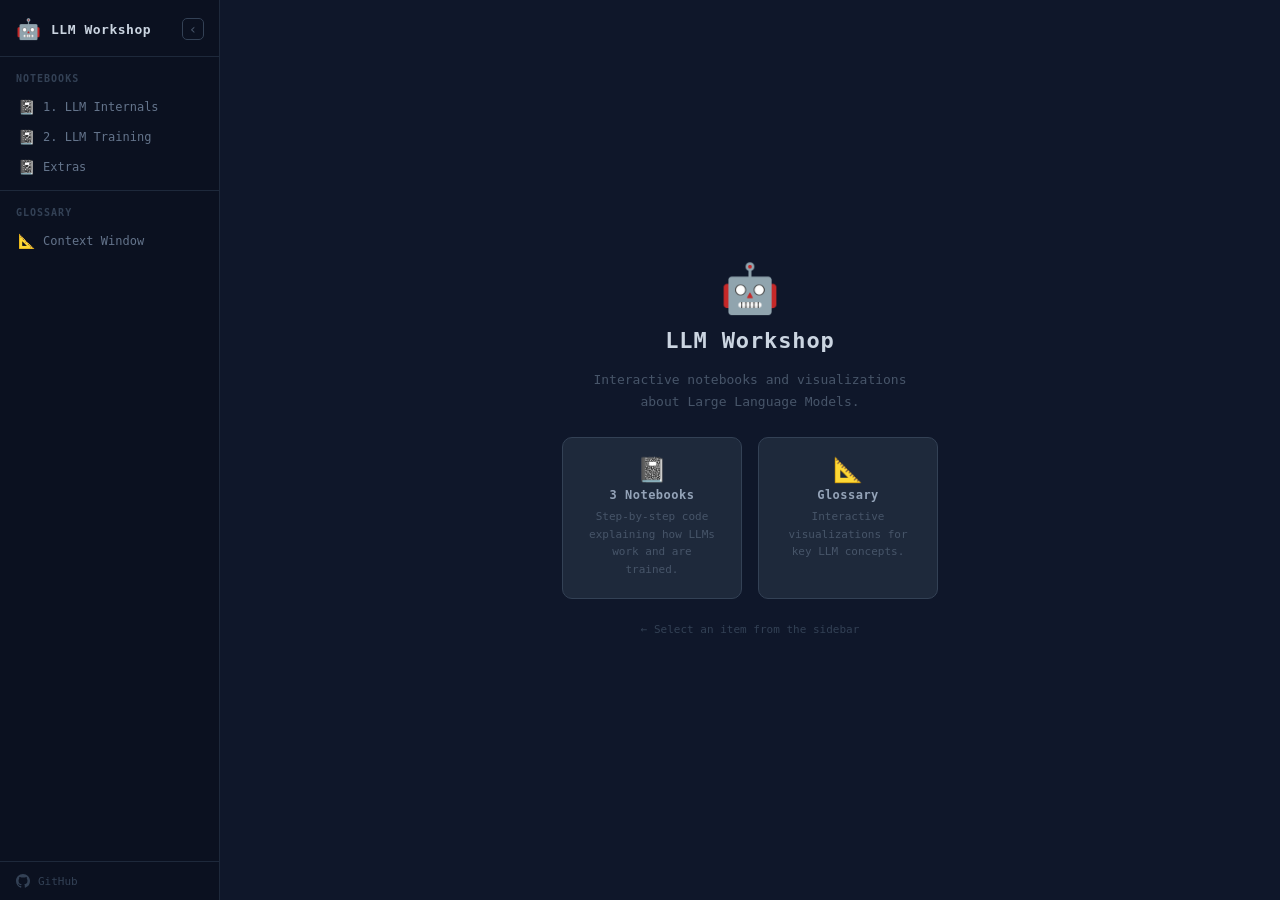
==== index.html @ eed858f7 "Add main webpage" ====
<!DOCTYPE html>
<html lang="en">
<head>
  <meta charset="UTF-8" />
  <meta name="viewport" content="width=device-width, initial-scale=1.0" />
  <title>LLM Workshop</title>
  <link rel="stylesheet" href="style.css" />
</head>
<body>

  <nav class="sidebar">
    <div class="sidebar-header">
      <span class="sidebar-icon">🤖</span>
      <span class="sidebar-title">LLM Workshop</span>
      <button class="sidebar-toggle" id="sidebarToggle" onclick="toggleSidebar()" title="Toggle sidebar">‹</button>
    </div>

    <div class="nav-section">
      <div class="nav-section-label">Notebooks</div>
      <a class="nav-item" href="#" data-src="notebooks/1-llm_internals.html" onclick="loadContent(this)">
        <span class="nav-item-icon">📓</span>
        <span>1. LLM Internals</span>
      </a>
      <a class="nav-item" href="#" data-src="notebooks/2-llm_training.html" onclick="loadContent(this)">
        <span class="nav-item-icon">📓</span>
        <span>2. LLM Training</span>
      </a>
      <a class="nav-item" href="#" data-src="notebooks/EX-llm_extras.html" onclick="loadContent(this)">
        <span class="nav-item-icon">📓</span>
        <span>Extras</span>
      </a>
    </div>

    <div class="nav-section">
      <div class="nav-section-label">Glossary</div>
      <a class="nav-item" href="#" data-src="glossary/context_window/index.html" onclick="loadContent(this)">
        <span class="nav-item-icon">📐</span>
        <span>Context Window</span>
      </a>
    </div>

    <div class="sidebar-footer">
      <a class="sidebar-footer-link" href="https://github.com/mkmenta/llm-workshop" target="_blank" rel="noopener">
        <svg class="gh-icon" viewBox="0 0 16 16" fill="currentColor" aria-hidden="true">
          <path d="M8 0C3.58 0 0 3.58 0 8c0 3.54 2.29 6.53 5.47 7.59.4.07.55-.17.55-.38
            0-.19-.01-.82-.01-1.49-2.01.37-2.53-.49-2.69-.94-.09-.23-.48-.94-.82-1.13
            -.28-.15-.68-.52-.01-.53.63-.01 1.08.58 1.23.82.72 1.21 1.87.87 2.33.66
            .07-.52.28-.87.51-1.07-1.78-.2-3.64-.89-3.64-3.95 0-.87.31-1.59.82-2.15
            -.08-.2-.36-1.02.08-2.12 0 0 .67-.21 2.2.82.64-.18 1.32-.27 2-.27
            .68 0 1.36.09 2 .27 1.53-1.04 2.2-.82 2.2-.82.44 1.1.16 1.92.08 2.12
            .51.56.82 1.27.82 2.15 0 3.07-1.87 3.75-3.65 3.95.29.25.54.73.54 1.48
            0 1.07-.01 1.93-.01 2.2 0 .21.15.46.55.38A8.013 8.013 0 0016 8c0-4.42-3.58-8-8-8z"/>
        </svg>
        GitHub
      </a>
    </div>
  </nav>

  <main class="content">
    <div class="welcome" id="welcome">
      <div class="welcome-icon">🤖</div>
      <h1 class="welcome-title">LLM Workshop</h1>
      <p class="welcome-sub">Interactive notebooks and visualizations about Large Language Models.</p>
      <div class="welcome-cards">
        <div class="welcome-card">
          <div class="welcome-card-icon">📓</div>
          <div class="welcome-card-label">3 Notebooks</div>
          <div class="welcome-card-desc">Step-by-step code explaining how LLMs work and are trained.</div>
        </div>
        <div class="welcome-card">
          <div class="welcome-card-icon">📐</div>
          <div class="welcome-card-label">Glossary</div>
          <div class="welcome-card-desc">Interactive visualizations for key LLM concepts.</div>
        </div>
      </div>
      <p class="welcome-hint">← Select an item from the sidebar</p>
    </div>
    <iframe id="contentFrame" src="" title="Content"></iframe>
  </main>

  <script>
    function loadContent(el) {
      event.preventDefault();
      document.querySelectorAll('.nav-item').forEach(i => i.classList.remove('active'));
      el.classList.add('active');
      const frame = document.getElementById('contentFrame');
      const welcome = document.getElementById('welcome');
      frame.src = el.dataset.src;
      welcome.style.display = 'none';
      frame.style.display = 'block';
    }

    function toggleSidebar() {
      const sidebar = document.querySelector('.sidebar');
      const btn = document.getElementById('sidebarToggle');
      const collapsed = sidebar.classList.toggle('collapsed');
      btn.textContent = collapsed ? '›' : '‹';
      btn.title = collapsed ? 'Expand sidebar' : 'Collapse sidebar';
      localStorage.setItem('sidebarCollapsed', collapsed);
    }

    (function restoreSidebar() {
      if (localStorage.getItem('sidebarCollapsed') === 'true') {
        document.querySelector('.sidebar').classList.add('collapsed');
        const btn = document.getElementById('sidebarToggle');
        btn.textContent = '›';
        btn.title = 'Expand sidebar';
      }
    })();
  </script>

</body>
</html>
---- style.css ----
/* ─── Reset & base ──────────────────────────────────────────────── */
*, *::before, *::after { box-sizing: border-box; margin: 0; padding: 0; }

html, body {
  height: 100%;
  overflow: hidden;
}

body {
  background: #0F172A;
  color: #F1F5F9;
  font-family: 'JetBrains Mono', 'Fira Mono', 'Cascadia Code', monospace;
  font-size: 13px;
  display: flex;
  flex-direction: row;
}

/* ─── Sidebar ───────────────────────────────────────────────────── */
.sidebar {
  width: 220px;
  flex-shrink: 0;
  background: #0B1120;
  border-right: 1px solid #1E293B;
  display: flex;
  flex-direction: column;
  height: 100vh;
  overflow-y: auto;
  overflow-x: hidden;
  transition: width 0.22s ease;
}

.sidebar.collapsed {
  width: 44px;
  overflow-y: hidden;
}

.sidebar::-webkit-scrollbar { width: 4px; }
.sidebar::-webkit-scrollbar-track { background: transparent; }
.sidebar::-webkit-scrollbar-thumb { background: #1E293B; border-radius: 2px; }

/* Header */
.sidebar-header {
  display: flex;
  align-items: center;
  gap: 10px;
  padding: 18px 16px 16px;
  border-bottom: 1px solid #1E293B;
  flex-shrink: 0;
  min-width: 220px;
}

.sidebar-icon {
  font-size: 20px;
  line-height: 1;
  flex-shrink: 0;
}

.sidebar-title {
  font-size: 13px;
  font-weight: 700;
  letter-spacing: 0.04em;
  color: #CBD5E1;
  flex: 1;
  white-space: nowrap;
}

/* Toggle button */
.sidebar-toggle {
  flex-shrink: 0;
  width: 22px;
  height: 22px;
  background: transparent;
  border: 1px solid #334155;
  border-radius: 5px;
  color: #475569;
  font-size: 14px;
  line-height: 1;
  cursor: pointer;
  display: flex;
  align-items: center;
  justify-content: center;
  font-family: inherit;
  transition: background 0.15s, color 0.15s, border-color 0.15s;
  padding: 0;
}

.sidebar-toggle:hover {
  background: #1E293B;
  color: #94A3B8;
  border-color: #475569;
}

/* In collapsed state, re-anchor header so toggle button is visible and centered */
.sidebar.collapsed .sidebar-header {
  min-width: 0;
  padding: 18px 11px 16px;
  justify-content: center;
}

.sidebar.collapsed .sidebar-icon,
.sidebar.collapsed .sidebar-title {
  display: none;
}

/* Nav sections */
.nav-section {
  padding: 16px 0 8px;
}

.nav-section + .nav-section {
  border-top: 1px solid #1E293B;
}

.nav-section-label {
  padding: 0 16px 8px;
  font-size: 10px;
  font-weight: 700;
  letter-spacing: 0.1em;
  text-transform: uppercase;
  color: #334155;
}

/* Nav items */
.nav-item {
  display: flex;
  align-items: center;
  gap: 8px;
  padding: 8px 16px;
  color: #64748B;
  text-decoration: none;
  font-size: 12px;
  transition: background 0.15s, color 0.15s;
  border-left: 2px solid transparent;
  cursor: pointer;
}

.nav-item:hover {
  background: #111827;
  color: #94A3B8;
  border-left-color: #334155;
}

.nav-item.active {
  background: #0F1F38;
  color: #F1F5F9;
  border-left-color: #3B82F6;
}

.nav-item-icon {
  font-size: 14px;
  line-height: 1;
  flex-shrink: 0;
}

/* Hide nav content when collapsed */
.sidebar.collapsed .nav-section,
.sidebar.collapsed .sidebar-footer {
  display: none;
}

/* Footer */
.sidebar-footer {
  margin-top: auto;
  padding: 12px 16px;
  border-top: 1px solid #1E293B;
  flex-shrink: 0;
}

.sidebar-footer-link {
  display: flex;
  align-items: center;
  gap: 8px;
  color: #334155;
  text-decoration: none;
  font-size: 11px;
  transition: color 0.15s;
}

.sidebar-footer-link:hover { color: #64748B; }

.gh-icon {
  width: 14px;
  height: 14px;
  flex-shrink: 0;
}

/* ─── Main content ──────────────────────────────────────────────── */
.content {
  flex: 1;
  min-width: 0;
  height: 100vh;
  position: relative;
  display: flex;
}

iframe#contentFrame {
  display: none;
  width: 100%;
  height: 100%;
  border: none;
  flex: 1;
}

/* ─── Welcome screen ────────────────────────────────────────────── */
.welcome {
  flex: 1;
  display: flex;
  flex-direction: column;
  align-items: center;
  justify-content: center;
  gap: 16px;
  padding: 40px 32px;
  text-align: center;
}

.welcome-icon {
  font-size: 48px;
  line-height: 1;
}

.welcome-title {
  font-size: 22px;
  font-weight: 700;
  letter-spacing: 0.04em;
  color: #CBD5E1;
}

.welcome-sub {
  font-size: 13px;
  color: #475569;
  max-width: 340px;
  line-height: 1.7;
}

.welcome-cards {
  display: flex;
  gap: 16px;
  margin-top: 8px;
  flex-wrap: wrap;
  justify-content: center;
}

.welcome-card {
  background: #1E293B;
  border: 1px solid #334155;
  border-radius: 10px;
  padding: 20px 24px;
  width: 180px;
  text-align: center;
  display: flex;
  flex-direction: column;
  gap: 6px;
}

.welcome-card-icon {
  font-size: 24px;
  line-height: 1;
}

.welcome-card-label {
  font-size: 12px;
  font-weight: 700;
  color: #94A3B8;
  letter-spacing: 0.04em;
}

.welcome-card-desc {
  font-size: 11px;
  color: #475569;
  line-height: 1.6;
}

.welcome-hint {
  font-size: 11px;
  color: #334155;
  margin-top: 8px;
}
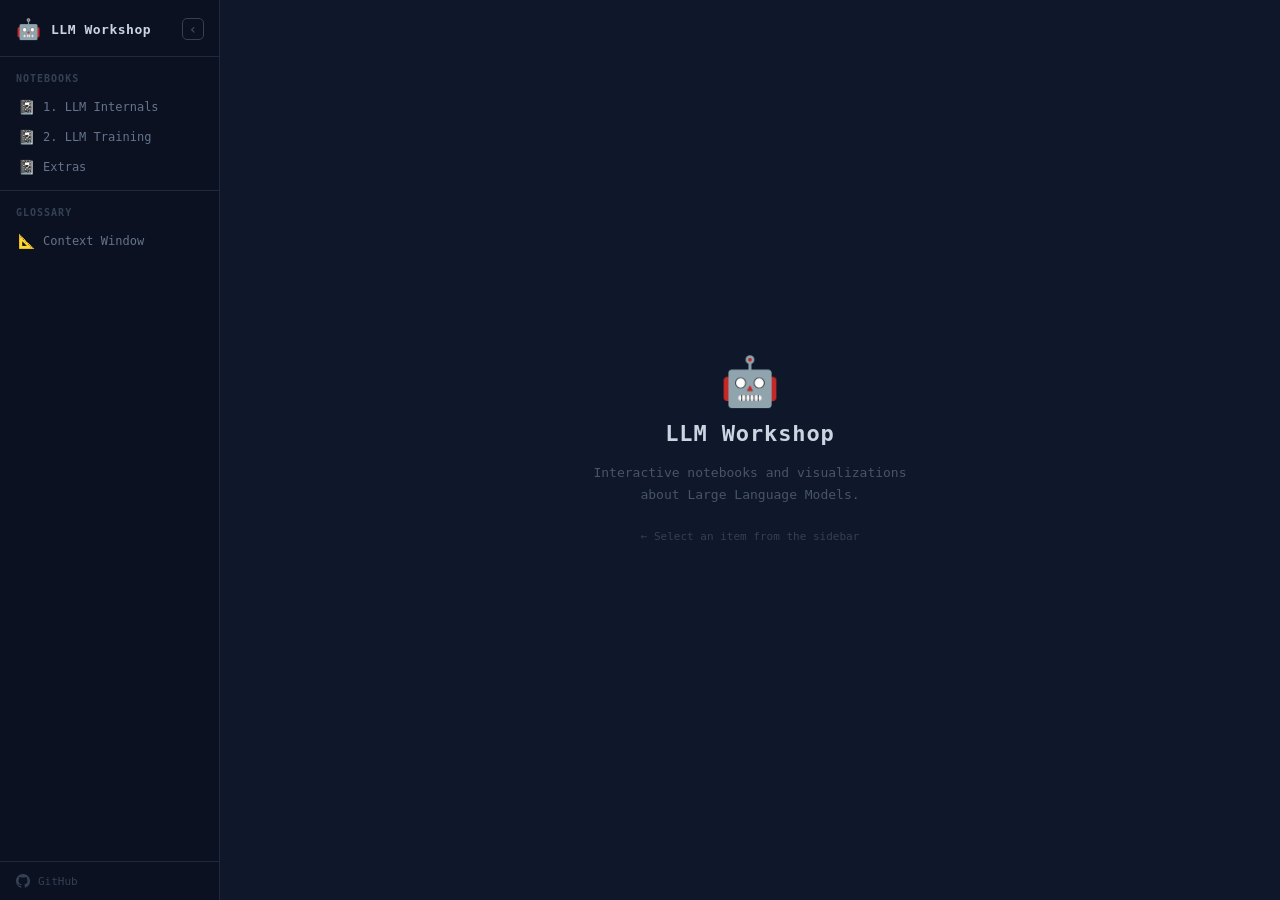
==== commit 2cb03adc: "Remove cards" ====
--- a/index.html
+++ b/index.html
@@ -61,18 +61,6 @@
       <div class="welcome-icon">🤖</div>
       <h1 class="welcome-title">LLM Workshop</h1>
       <p class="welcome-sub">Interactive notebooks and visualizations about Large Language Models.</p>
-      <div class="welcome-cards">
-        <div class="welcome-card">
-          <div class="welcome-card-icon">📓</div>
-          <div class="welcome-card-label">3 Notebooks</div>
-          <div class="welcome-card-desc">Step-by-step code explaining how LLMs work and are trained.</div>
-        </div>
-        <div class="welcome-card">
-          <div class="welcome-card-icon">📐</div>
-          <div class="welcome-card-label">Glossary</div>
-          <div class="welcome-card-desc">Interactive visualizations for key LLM concepts.</div>
-        </div>
-      </div>
       <p class="welcome-hint">← Select an item from the sidebar</p>
     </div>
     <iframe id="contentFrame" src="" title="Content"></iframe>
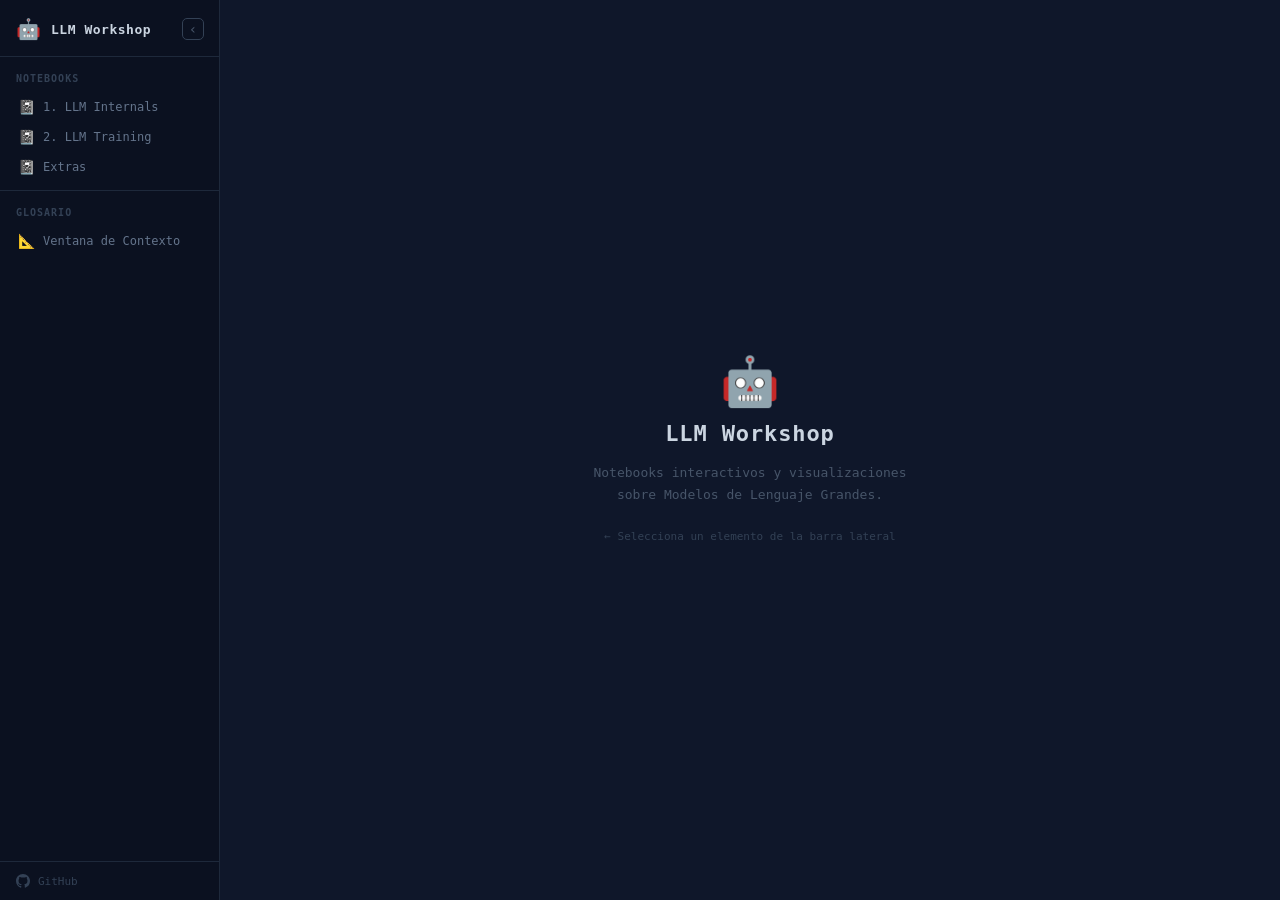
==== commit 44c82ab1: "Traducción y update del README" ====
--- a/index.html
+++ b/index.html
@@ -1,5 +1,5 @@
 <!DOCTYPE html>
-<html lang="en">
+<html lang="es">
 <head>
   <meta charset="UTF-8" />
   <meta name="viewport" content="width=device-width, initial-scale=1.0" />
@@ -12,7 +12,7 @@
     <div class="sidebar-header">
       <span class="sidebar-icon">🤖</span>
       <span class="sidebar-title">LLM Workshop</span>
-      <button class="sidebar-toggle" id="sidebarToggle" onclick="toggleSidebar()" title="Toggle sidebar">‹</button>
+      <button class="sidebar-toggle" id="sidebarToggle" onclick="toggleSidebar()" title="Ocultar barra lateral">‹</button>
     </div>
 
     <div class="nav-section">
@@ -32,10 +32,10 @@
     </div>
 
     <div class="nav-section">
-      <div class="nav-section-label">Glossary</div>
+      <div class="nav-section-label">Glosario</div>
       <a class="nav-item" href="#" data-src="glossary/context_window/index.html" onclick="loadContent(this)">
         <span class="nav-item-icon">📐</span>
-        <span>Context Window</span>
+        <span>Ventana de Contexto</span>
       </a>
     </div>
 
@@ -60,10 +60,10 @@
     <div class="welcome" id="welcome">
       <div class="welcome-icon">🤖</div>
       <h1 class="welcome-title">LLM Workshop</h1>
-      <p class="welcome-sub">Interactive notebooks and visualizations about Large Language Models.</p>
-      <p class="welcome-hint">← Select an item from the sidebar</p>
+      <p class="welcome-sub">Notebooks interactivos y visualizaciones sobre Modelos de Lenguaje Grandes.</p>
+      <p class="welcome-hint">← Selecciona un elemento de la barra lateral</p>
     </div>
-    <iframe id="contentFrame" src="" title="Content"></iframe>
+    <iframe id="contentFrame" src="" title="Contenido"></iframe>
   </main>
 
   <script>
@@ -83,7 +83,7 @@
       const btn = document.getElementById('sidebarToggle');
       const collapsed = sidebar.classList.toggle('collapsed');
       btn.textContent = collapsed ? '›' : '‹';
-      btn.title = collapsed ? 'Expand sidebar' : 'Collapse sidebar';
+      btn.title = collapsed ? 'Expandir barra lateral' : 'Ocultar barra lateral';
       localStorage.setItem('sidebarCollapsed', collapsed);
     }
 
@@ -92,7 +92,7 @@
         document.querySelector('.sidebar').classList.add('collapsed');
         const btn = document.getElementById('sidebarToggle');
         btn.textContent = '›';
-        btn.title = 'Expand sidebar';
+        btn.title = 'Expandir barra lateral';
       }
     })();
   </script>
